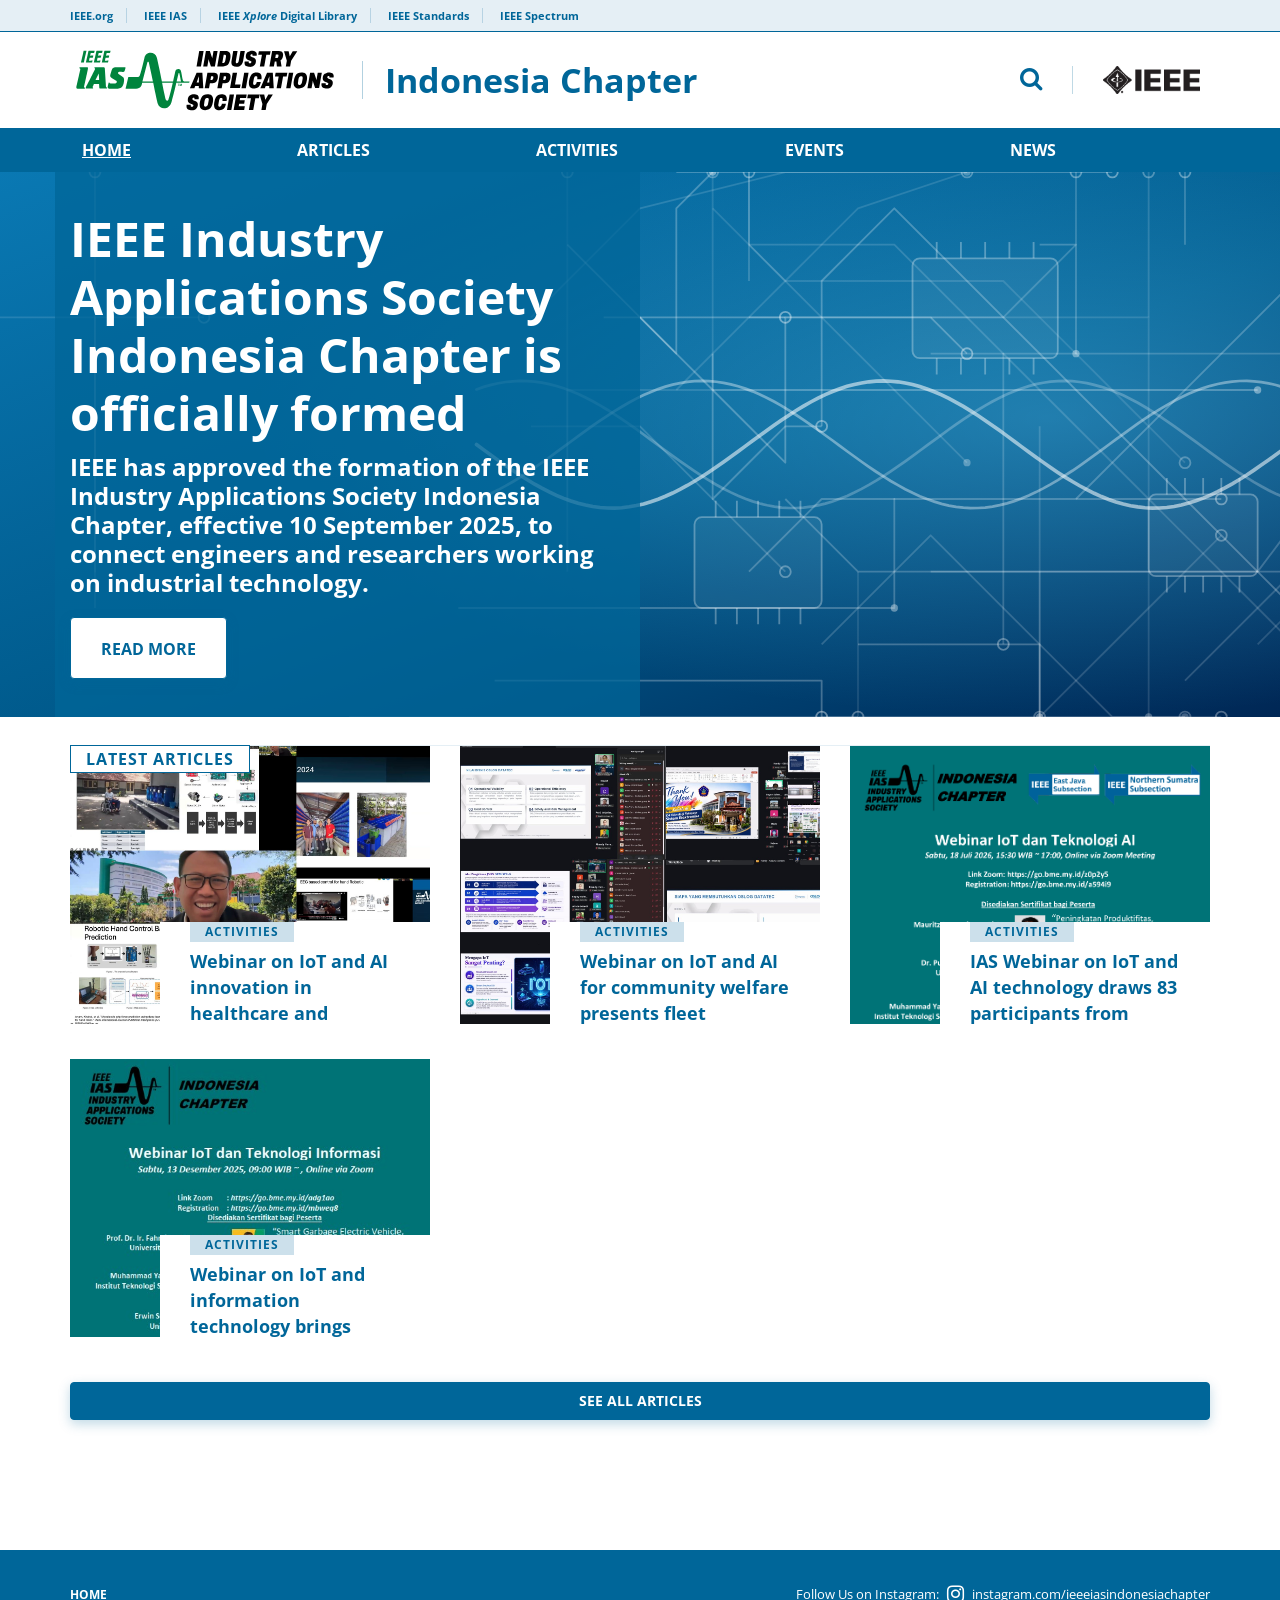
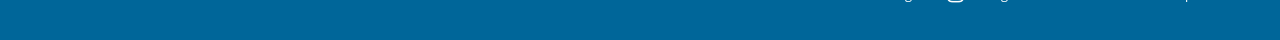
==== index.html @ d9280b13 "Website content" ====
<!DOCTYPE html>
<html lang="en">
<head>
    <meta charset="utf-8">
    <meta name="viewport" content="width=device-width, initial-scale=1">
    <title>IEEE IAS Indonesia Chapter</title>
    <link rel="icon" href="/images/favicon.png">
    <link rel="stylesheet" href="https://fonts.googleapis.com/css?family=Open+Sans+Condensed:300,700|Open+Sans:400,700">
    <link rel="stylesheet" href="/css/libs/bootstrap.min.css">
    <link rel="stylesheet" href="/css/libs/font-awesome.min.css">
    <link rel="stylesheet" href="/css/styles.css">
    <link rel="stylesheet" href="/css/app.css">
</head>
<body class="home">
<div id="page" class="site">
    <a class="skip-link screen-reader-text" href="#content">Skip to content</a>

    <header id="header" class="site-header" role="banner">
        <div id="meta-nav" class="hidden-xs">
            <div class="container">
                <div class="row">
                    <div class="col-xs-12">
                        <ul id="meta">
                            <li><a href="https://www.ieee.org/" target="_blank" rel="noopener">IEEE.org</a></li>
                            <li><a href="https://www.ieee-ias.org/" target="_blank" rel="noopener">IEEE IAS</a></li>
                            <li><a href="https://ieeexplore.ieee.org/" target="_blank" rel="noopener">IEEE <em>Xplore</em> Digital Library</a></li>
                            <li><a href="https://standards.ieee.org/" target="_blank" rel="noopener">IEEE Standards</a></li>
                            <li><a href="https://spectrum.ieee.org/" target="_blank" rel="noopener">IEEE Spectrum</a></li>
                        </ul>
                    </div>
                </div>
            </div>
        </div>
        <div class="container">
            <div class="row" id="logo-search">
                <div id="mobile-menu" class="col-sm-2 col-xs-2 visible-sm visible-xs">
                    <button type="button"><i class="fa fa-bars" aria-hidden="true"></i> <span>MENU</span></button>
                </div>
                <div class="col-lg-7 col-md-7 col-sm-8 col-xs-8" id="logo">
                    <a href="/" class="site-logo" title="IEEE IAS Indonesia Chapter">
                        <img src="/images/ieee-ias-logo.svg" alt="IEEE Industry Applications Society" width="270" height="75">
                        <h1>Indonesia Chapter</h1>
                    </a>
                </div>
                <div class="col-lg-5 col-md-5 col-sm-5 col-xs-12 text-right hidden-sm hidden-xs" id="search">
                    <div class="row search-block">
                        <div class="col-lg-8 col-md-8 col-sm-8 col-xs-12 search-form-block">
                            <form role="search" method="get" class="search-form" action="/articles">
    <div class="form-group">
        <label for="search-form" class="screen-reader-text">Search</label>
        <input type="search" id="search-form" class="search-field form-control" placeholder="Search IEEE IAS Indonesia Chapter" value="" name="q" maxlength="100">
    </div>
    <button type="submit" class="btn btn-default" aria-label="Search"><i class="fa fa-search" aria-hidden="true"></i></button>
</form>
                            <button type="button" id="toggle-search" class="hidden-sm hidden-xs" aria-label="Search"><i class="fa fa-search" aria-hidden="true"></i></button>
                        </div>
                        <div class="col-lg-4 col-md-4 col-sm-4 col-xs-12 logo-ieee-block">
                            <a href="https://www.ieee.org/" target="_blank" rel="noopener" id="logo-ieee"><img src="/images/logo-ieee.png" alt="IEEE"></a>
                        </div>
                    </div>
                </div>
                <div id="mobile-search" class="col-sm-2 col-xs-2 visible-sm visible-xs text-right">
                    <button type="button" class="toggle-search"><span>SEARCH</span> <i class="fa fa-search" aria-hidden="true"></i></button>
                </div>
            </div>
        </div>

        <div id="main-nav" class="hidden-sm hidden-xs">
            <div class="container">
                <div class="row">
                    <div class="col-xs-12" role="navigation">
                        <button type="button" class="close-menu visible-sm visible-xs" aria-label="Close menu"><i class="fa fa-times" aria-hidden="true"></i></button>
                        <ul id="nav">
<li class="current-menu-item"><a href="/">Home</a></li>
<li class=""><a href="/articles">Articles</a></li>
<li class=""><a href="/articles?category=activities">Activities</a></li>
<li class=""><a href="/articles?category=events">Events</a></li>
<li class=""><a href="/articles?category=news">News</a></li>
</ul>
                        <a href="https://www.ieee.org/" target="_blank" rel="noopener" class="ieee-logo visible-sm visible-xs"><img src="/images/logo-ieee.png" alt="IEEE"></a>
                    </div>
                </div>
            </div>
        </div>
    </header>

    <div id="content" class="site-content">
<div class="container-fluid full-width">
            <div class="slideshow-container">
                <div class="slideshow">
                    <div class="slide white no-image">
                        <div class="container">
                            <div class="row">
                                <div class="col-lg-6 col-md-6 col-sm-12 content overlay">
                                    <div class="inner-content">
                                        <h1>IEEE Industry Applications Society Indonesia Chapter is officially formed</h1>
                                        <h2>IEEE has approved the formation of the IEEE Industry Applications Society Indonesia Chapter, effective 10 September 2025, to connect engineers and researchers working on industrial technology.</h2>
                                        <a class="btn btn-primary" href="/articles/ieee-industry-applications-society-indonesia-chapter-is-officially-formed">Read more</a>
                                    </div>
                                </div>
                                <div class="col-lg-6 col-md-6 col-sm-12"></div>
                            </div>
                        </div>
                    </div>
                </div>
            </div>
        </div>
    <div class="container home-articles">
        <div class="posts">
            <h3 class="boxed tiled"><span>Latest Articles</span></h3>
            <ul class="tiled row tiled-3">
<li class="col-lg-4 col-md-4 col-sm-6 col-xs-12" data-category="activities" data-title="webinar on iot and ai innovation in healthcare and aquaculture draws 70 participants">
    <div class="featured-image "  style="background-image: url('/storage/articles/body/oU8Y1L9K1sLsmGsKfRhuaqbbG3AzPofhyRV7le2p.jpg');" >
        <div class="title">
            <ul class="tags"><li><a href="/articles?category=activities">Activities</a></li></ul>
            <h4><a href="/articles/webinar-on-iot-and-ai-innovation-in-healthcare-and-aquaculture-draws-70-participants">Webinar on IoT and AI innovation in healthcare and aquaculture draws 70 participants</a></h4>
        </div>
    </div>
</li>
<li class="col-lg-4 col-md-4 col-sm-6 col-xs-12" data-category="activities" data-title="webinar on iot and ai for community welfare presents fleet management, rural energy and iot training">
    <div class="featured-image "  style="background-image: url('/storage/articles/body/t5Ai8j1ZfBZRXzlHwMdnBaN03EfQEJKWQwNqPQLS.jpg');" >
        <div class="title">
            <ul class="tags"><li><a href="/articles?category=activities">Activities</a></li></ul>
            <h4><a href="/articles/webinar-on-iot-and-ai-for-community-welfare-presents-fleet-management-rural-energy-and-iot-training">Webinar on IoT and AI for community welfare presents fleet management, rural energy and IoT training</a></h4>
        </div>
    </div>
</li>
<li class="col-lg-4 col-md-4 col-sm-6 col-xs-12" data-category="activities" data-title="ias webinar on iot and ai technology draws  83 participants from accross the country">
    <div class="featured-image "  style="background-image: url('/storage/articles/8z7F8WI3GtOcHldXbLeb7r6RXYXLk5loQPeNvYOB.png');" >
        <div class="title">
            <ul class="tags"><li><a href="/articles?category=activities">Activities</a></li></ul>
            <h4><a href="/articles/ias-webinar-on-iot-and-ai-technology-draws-83-participants-from-accross-the-country">IAS Webinar on IoT and AI technology draws  83 participants from accross the country</a></h4>
        </div>
    </div>
</li>
<li class="col-lg-4 col-md-4 col-sm-6 col-xs-12" data-category="activities" data-title="webinar on iot and information technology brings together four speakers and student participants">
    <div class="featured-image "  style="background-image: url('/storage/articles/nG9HdYK6CgyC2xSdtb9CD3LmGcfbxZjiJRNbCG1Q.jpg');" >
        <div class="title">
            <ul class="tags"><li><a href="/articles?category=activities">Activities</a></li></ul>
            <h4><a href="/articles/webinar-on-iot-and-information-technology-brings-together-four-speakers-and-student-participants">Webinar on IoT and information technology brings together four speakers and student participants</a></h4>
        </div>
    </div>
</li>
            </ul>
        </div>
        <a href="/articles" class="btn btn-primary btn-block more">See All Articles</a>
    </div>
    </div>

    <footer id="colophon" class="site-footer">
        <div class="container">
            <div class="row">
                <div class="col-xs-12 footer-bar">
                    <ul id="menu-footer-navigation" class="menu">
                        <li><a href="/">Home</a></li>
                                                                        </ul>
                    <div id="social-links">
                        <a href="https://www.instagram.com/ieeeiasindonesiachapter" target="_blank" rel="noopener"><span>Follow Us on Instagram:</span><i class="fa fa-instagram" aria-hidden="true"></i><span>instagram.com/ieeeiasindonesiachapter</span></a>
                    </div>
                </div>
            </div>
        </div>
    </footer>
</div>
<script src="/js/site.js"></script>
</body>
</html>
---- css/styles.css ----
html{height:auto}body{-webkit-font-smoothing:antialiased;-moz-osx-font-smoothing:grayscale;font-family:'Open Sans',sans-serif}.container-fluid.full-width{padding-left:0;padding-right:0;overflow:hidden}:focus{outline:0!important}#page h1,#page h2,#page h3,#page h4,#page h5,#page h6{margin:0;padding:0;font-weight:400}#page h1{font-family:'Open Sans Condensed',sans-serif;font-weight:700;font-size:48px;line-height:58px;margin-bottom:10px}#page h2{font-size:24px;line-height:29px;margin-bottom:15px;font-weight:700}#page h3{font-size:20px;line-height:24px;font-weight:700}#page h3.boxed{border-top:1px solid rgba(0,102,153,.1)!important}#page h3.boxed span{border:1px solid #069;font-size:16px;line-height:26px;height:28px;margin:0;padding:0 15px;text-transform:uppercase;display:inline-block;color:#069!important;letter-spacing:1px;position:relative;top:-1px;font-family:'Open Sans Condensed',sans-serif;font-weight:700;background:#fff!important}#page h4{font-family:'Open Sans Condensed',sans-serif;font-weight:700;font-size:18px;line-height:20px;margin-bottom:6px}#page h5{font-size:16px;line-height:24px;margin-bottom:6px}#page p{font-size:18px;line-height:30px;padding-bottom:20px}#page ol li,#page ul li{font-size:18px;line-height:30px;padding-bottom:5px}#page a,#page a:active,#page a:hover,#page a:visited{color:#069!important}#page .small,#page .small p{font-size:14px;line-height:17px}#page .primary{color:#069}#page .vc_separator .vc_sep_holder,#page hr{margin:30px 0 50px}#breadcrumbs{margin-top:50px;margin-bottom:10px}#breadcrumbs a,#breadcrumbs span{margin:0 12px;font-size:10px;line-height:12px;text-transform:uppercase}#breadcrumbs a:first-child,#breadcrumbs span:first-child{margin-left:0}#page .vc_icon_element.vc_icon_element-outer .vc_icon_element-inner{height:auto;width:auto;border:0}#page .vc_icon_element-icon{color:#069!important}#page .vc_icon_element,#page .wpb_button,#page .wpb_content_element,#page ul.wpb_thumbnails-fluid>li{margin:0}#page .btn{text-shadow:none!important;box-shadow:none!important;background:0 0!important;height:38px;font-size:14px;line-height:36px;font-family:'Open Sans Condensed',sans-serif;font-weight:700;text-align:center;padding:0 20px;text-transform:uppercase;border-radius:4px}#page .btn.btn-lg{padding:0 30px}#page .btn:active,#page .btn:blur,#page .btn:focus,#page .btn:hover{text-shadow:none;box-shadow:none;background:0 0}#page .btn.btn-primary{color:#fff!important;border:1px solid #069!important;background:#069!important;box-shadow:0 4px 12px 0 rgba(0,102,153,.25)!important}#page .btn.btn-secondary{color:#069!important;border:1px solid #069!important;background:0 0;background-color:#fff!important}#page .btn.btn-yellow{color:#000!important;border:1px solid #d54308!important;background:#fc3!important;box-shadow:0 4px 12px 0 rgba(255,204,51,.25)!important}#page .btn.btn-green{color:#fff!important;border:1px solid #00803d!important;background:#5a9641;box-shadow:0 4px 12px 0 rgba(90,150,65,.25)!important}#page .form-group label{font-size:10px;line-height:20px;text-transform:uppercase;font-weight:700}#page .form-control{height:38px;border:1px solid #000;border-radius:4px;box-shadow:inset 0 3px 0 0 rgba(0,102,153,.2);font-size:12px;line-height:38px}#page .form-control:active,#page .form-control:focus{border:1px solid #069}#page .form-control.wpcf7-not-valid{border:1px solid #922842}#page .checkbox input[type=checkbox],#page .checkbox-inline input[type=checkbox],#page .radio input[type=radio],#page .radio-inline input[type=radio]{top:-2px}#page span.wpcf7-list-item{margin:0}#page div.wpcf7-response-output{margin:5px 0 0}#page .wpcf7-not-valid-tip{color:#922842;font-size:10px}#page .wpcf7-validation-errors{background:#fc3;border-color:#fc3;border-radius:4px}#page .wpcf7-mail-sent-ng{background:#922842;border-color:#922842;border-radius:4px}body.search #page h1.page-title{margin-top:30px}body.category #page .gradient,body.search #page .gradient,body.tag #page .gradient{padding:0 30px;background:linear-gradient(180deg,rgba(255,255,255,0) 0,rgba(0,102,153,.02) 100%);border-bottom:1px solid rgba(0,102,153,.1);margin-top:30px}#page ul.vc_tta-tabs-list{width:100%;display:flex;flex-direction:row;flex-wrap:wrap;justify-content:space-between;margin-bottom:50px}#page ul.vc_tta-tabs-list li.vc_tta-tab{display:block;border-bottom:1px solid rgba(0,102,153,.2)!important;padding:0;font-size:14px;flex:0 1 auto;flex-grow:1;margin:0;text-align:center}#page ul.vc_tta-tabs-list li.vc_tta-tab a{background:0 0;border-radius:0;border:none;padding:10px 20px}#page ul.vc_tta-tabs-list li.vc_tta-tab.vc_active{border-bottom:1px solid #069!important}#page .vc_tta-panels{background:0 0!important;border:0!important}#page #no-top-space{margin-top:-50px}#page .entry-content.padding{margin-top:50px;margin-bottom:10px}#page .post .author{font-size:20px;line-height:28px}#page .post .date{font-size:10px;line-height:12px}#page .post .post-content{margin-top:60px}#page .sidebar{font-size:14px;line-height:20px}#page .sidebar h3{font-weight:700;font-size:18px;line-height:20px}#page .sidebar h4{margin-bottom:20px}#page .sidebar.sidebar-right{border-left:1px solid #fc3;padding-left:20px}#page .sidebar.sidebar-left{border-right:1px solid #fc3;padding-right:20px}#page .sidebar ol,#page .sidebar p,#page .sidebar ul{font-size:14px;line-height:20px;padding-bottom:5px}#page .gradient .vc_column-inner .wpb_wrapper{background:linear-gradient(180deg,rgba(255,255,255,0) 0,rgba(0,102,153,.02) 100%);padding:0 30px;margin:0 0 60px;border-bottom:1px solid rgba(0,102,153,.1)}#page .gradient .vc_column-inner .wpb_wrapper h3.boxed{margin:0 0 0 -30px;padding-right:30px}#page .gradient .vc_column-inner .wpb_wrapper .wpb_wrapper{background:0 0;margin:0;padding:0;border:none}#page .gradient .wpb_wrapper ul{list-style-type:none;margin:0;padding:0}#page .gradient .wpb_wrapper ul li{background:linear-gradient(180deg,rgba(255,255,255,0) 0,rgba(0,102,153,.02) 100%);padding:20px 30px;border-bottom:1px solid rgba(0,102,153,.1);color:#069;font-size:16px;line-height:24px}#page .gradient .wpb_wrapper ul li a{color:#069}#page .social-share{margin-top:150px}#page .social-share h4{text-transform:uppercase;font-size:10px;line-height:11px;color:#000;text-align:right}#page .social-share a{background-color:#fff;box-shadow:0 4px 12px 0 rgba(0,102,153,.1);display:block;height:70px;font-size:30px;line-height:70px;text-align:center}#page .subnav ul{margin:0;padding:0;list-style-type:none}#page .subnav ul li{background:linear-gradient(180deg,rgba(255,255,255,0) 0,rgba(0,102,153,.02) 100%);padding:10px 30px;border-bottom:1px solid rgba(0,102,153,.1);font-size:12px;line-height:24px}#page .border-top{border-top:1px solid rgba(0,102,153,.2)}#page .border-bottom{border-bottom:1px solid rgba(0,102,153,.2)}#page .border-left{border-left:1px solid rgba(0,102,153,.2)}#page .border-right{border-right:1px solid rgba(0,102,153,.2)}#page .slideshow-container{position:relative}#page .slideshow-container .buttons{display:none;position:absolute;bottom:28px;left:30px}#page .slideshow-container .buttons button{background:0;border:0;color:#fff;margin-right:25px;font-size:16px;padding:0!important}#page .slideshow-container .buttons button .fa{color:#fff}#page .slideshow-container .buttons button.active{opacity:.5}#page .slideshow .next-slide,#page .slideshow .prev-slide{font-size:50px;color:rgba(255,255,255,.5);position:absolute;top:45%;transform:translate(0,-40%);cursor:pointer;z-index:1}#page .slideshow .prev-slide{left:22px}#page .slideshow .next-slide{right:26px}#page .slideshow ul.slick-dots{position:absolute;bottom:20px;left:68px}#page .slideshow ul.slick-dots li{position:relative;display:inline-block;width:18px;height:18px;margin:0 20px 0 0;padding:0;cursor:pointer}#page .slideshow ul.slick-dots li button{font-size:0;line-height:0;display:block;width:18px;height:18px;cursor:pointer;color:transparent;outline:0;background:0 0;border-radius:50%;border:2px solid #fff}#page .slideshow ul.slick-dots li button:before{font-family:slick;font-size:6px;line-height:18px;position:absolute;top:0;left:0;content:'';text-align:center;color:#000;-webkit-font-smoothing:antialiased;-moz-osx-font-smoothing:grayscale;border-radius:50%}#page .slideshow ul.slick-dots li.slick-active button:before{opacity:1;background:#fff;width:18px;height:18px;top:0;left:0}#page .slideshow .slide{background-size:cover;background-position:center center}#page .slideshow .slide.white{color:#fff}#page .slideshow .slide.white .content.overlay{background-color:rgba(0,102,153,.75)}#page .slideshow .slide .content{padding:0 15px;display:table;height:545px}#page .slideshow .slide .content .inner-content{display:table-cell;vertical-align:middle}#page .slideshow .slide .content.overlay{background-color:rgba(255,255,255,.75)}#page .slideshow .slide .content .btn{height:62px;line-height:62px;font-size:16px;padding-left:30px;padding-right:30px;background-color:#fff!important;color:#069!important;margin-top:5px}#page .posts{position:relative}#page .posts h3.boxed.tiled{border-top:0;position:relative;top:28px;z-index:1}#page .posts .btn.more{margin-top:30px}#page .posts ul{padding:0;list-style-type:none}#page .posts ul.simple li{font-size:18px;line-height:26px;font-weight:500;color:#069;padding:25px 30px;background:linear-gradient(180deg,rgba(255,255,255,0) 0,rgba(0,102,153,.02) 100%);border-bottom:1px solid rgba(0,102,153,.1);position:relative}#page .posts ul.simple li a{color:#069;display:block;font-weight:700}#page .posts ul.simple li .date{font-size:10px;line-height:11px;color:#000}#page .posts ul.simple li span.category{position:absolute;right:30px;top:40%;font-size:9px;color:#000!important}#page .posts ul.simple li span.category a{font-size:9px;color:#000!important;text-transform:uppercase;display:inline-block}#page .posts ul.simple li .excerpt{color:#000;font-size:14px;line-height:22px}#page .posts ul.tiled li div.featured-image{height:278px;background-size:cover;position:relative;overflow:hidden}#page .posts ul.tiled li div.featured-image ul.tags{position:absolute;top:-10px;left:30px;height:30px;overflow:hidden}#page .posts ul.tiled li div.featured-image ul.tags li{display:inline-block}#page .posts ul.tiled li div.featured-image ul.tags li a{font-size:12px;line-height:20px;height:20px;margin-right:5px;padding:0 15px;text-transform:uppercase;display:inline-block;color:#069;letter-spacing:1px;position:relative;top:2px;background:rgba(0,102,153,.2);font-family:'Open Sans Condensed',sans-serif;font-weight:700}#page .posts ul.tiled li div.featured-image .title{position:absolute;bottom:0;right:0;background:#fff;height:102px;width:75%}#page .posts ul.tiled li div.featured-image .title h4{position:relative;top:26px;padding:0 30px;line-height:26px}#page .posts ul.tiled.tiled-2 li{margin-bottom:30px}#page .promoted{position:relative;display:table}#page .promoted.overlay{background-color:rgba(0,102,153,.8)}#page .promoted.overlay img{opacity:.5}#page .promoted h3{position:absolute;top:0;z-index:1}#page .promoted .promoted-content{display:table-cell;vertical-align:middle}#page .promoted h5.title{color:#fff;font-size:36px;line-height:44px;position:absolute;top:35%;padding:0 15%;z-index:1}#page .promoted img{position:relative;top:0;left:0;z-index:0}#page .recent-events h3{margin-bottom:30px}#page .recent-events ul.events li{font-size:16px;line-height:24px;background:linear-gradient(180deg,rgba(255,255,255,0) 0,rgba(0,102,153,.02) 100%);border-bottom:1px solid rgba(0,102,153,.1);margin-bottom:20px;padding-bottom:30px}#page .recent-events ul.events li i{font-size:12px;color:#069}#page .recent-events ul.events li a{font-weight:700;margin-bottom:15px}#page .recent-events ul.events li .date-loc{margin-bottom:20px;font-size:14px;line-height:20px}#page .recent-events ul.events li .date-loc .dates,#page .recent-events ul.events li .date-loc .name{font-weight:700}#page .recent-events ul.events li.double,#page .recent-events ul.events li.triple{height:200px}#page #tribe-bar-form .tribe-bar-submit input[type=submit]{text-shadow:none!important;height:38px!important;font-size:14px!important;line-height:36px!important;text-align:center!important;padding-top:0!important;padding-bottom:0!important;text-transform:uppercase!important;border-radius:4px!important;color:#069!important;border:1px solid #069!important;background:linear-gradient(180deg,rgba(0,102,153,0) 0,rgba(0,102,153,.1) 100%)!important;box-shadow:0 4px 12px 0 rgba(0,102,153,.25)!important}#page #tribe-events-footer{border:0}#page .tribe-events-list .type-tribe_events{margin:0;font-size:18px;line-height:26px;font-weight:500;padding:25px 30px;background:linear-gradient(180deg,rgba(255,255,255,0) 0,rgba(0,102,153,.02) 100%);border-bottom:1px solid rgba(0,102,153,.1);position:relative}#page .tribe-events-list .type-tribe_events .tribe-events-venue-details{color:#000!important}#page .tribe-events-list .tribe-events-venue-details{margin:0}#page .tribe-events-button{width:220px;height:62px;font-size:16px;line-height:62px;text-align:center;padding:0}#page .tribe-events-button.tribe-events-gcal{color:#000!important;border:1px solid #d54308!important;background:#fc3!important;box-shadow:0 4px 12px 0 rgba(255,204,51,.25)!important}#page .tribe-events-button.tribe-events-ical{color:#fff!important;border:1px solid #069!important;background:#069!important;box-shadow:0 4px 12px 0 rgba(0,102,153,.25)!important}#page .tribe-events-content{font-size:18px;line-height:30px}#page .tribe-events-content ul{margin-bottom:30px}#page .tribe-events-meta-group-details dl{columns:3}#page .tribe-events-venue-map{border:0;margin:-28px 0 0;border-radius:0;background:0 0}#page .tribe-events-meta-group i{margin-top:20px}#page .tribe-events-meta-group-gmap{margin-top:50px}#page .wpb_single_image .vc_figure-caption{font-size:10px;line-height:12px;font-weight:500;margin-top:10px}.ieee-vc .checkbox,.ieee-vc .vc_link,.ieee-vc h4 i,.ieee-vc.wpb_ieee_button [name=type],.ieee-vc.wpb_ieee_heading .class,.ieee-vc.wpb_ieee_heading .heading,.ieee-vc.wpb_ieee_heading .type,.ieee-vc.wpb_ieee_posts .layout,.ieee-vc.wpb_ieee_posts .order,.ieee-vc.wpb_ieee_posts .post_type,.ieee-vc.wpb_ieee_posts .posts_per_page,.ieee-vc.wpb_ieee_promoted .background,.ieee-vc.wpb_ieee_promoted .dropdown,.ieee-vc.wpb_ieee_promoted .image,.ieee-vc.wpb_ieee_slideshow .background,.ieee-vc.wpb_ieee_slideshow .dropdown,.ieee-vc.wpb_ieee_slideshow .textfield{display:none}header#header #meta-nav{height:32px;background-color:rgba(0,102,153,.1);box-shadow:inset 0 -1px 0 0 #069;overflow:hidden}header#header #meta-nav ul{margin:0;padding:0;list-style-type:none}header#header #meta-nav ul li{font-size:11px;font-weight:700;line-height:32px;display:inline-block}header#header #meta-nav ul li a{color:#069;border-right:1px solid rgba(0,102,153,.2);padding:0 13px}header#header #meta-nav ul li:first-child a{padding-left:0}header#header #meta-nav ul li:last-child a{padding-right:0;border-right:0}header#header #logo-search{height:96px}header#header #logo-search #logo{display:table;height:96px}header#header #logo-search #logo a{display:table-cell;height:96px;vertical-align:middle}header#header #logo-search #logo a img{float:left;margin-right:10px;padding:10px 0}header#header #logo-search #logo a h1{font-size:38px;line-height:38px}header#header #logo-search #logo a h1.sm{font-size:22px}header#header #logo-search #logo a h1.with-img{margin-top:20px}header#header #logo-search #search{display:table;height:96px}header#header #logo-search #search .row.search-block{display:table-cell;vertical-align:middle;position:relative;top:20px}header#header #logo-search #search .row.search-block button#toggle-search{background:0 0;border:0;padding:0}header#header #logo-search #search .row.search-block i{font-size:24px;color:#069}header#header #logo-search #search form.search-form{display:none;position:absolute;top:-6px;right:2px;width:100%}header#header #logo-search #search form.search-form .btn{position:absolute;top:2px;right:-7px;border:0;background:0;box-shadow:none}header#header #logo-search #search form.search-form .btn i{font-size:24px;color:#069}header#header #logo-search #search a#logo-ieee img{border-left:1px solid rgba(0,102,153,.25);padding-left:30px;width:128px}header#header #main-nav{background-color:#069}header#header #main-nav ul{width:100%;display:flex;flex-direction:row;flex-wrap:wrap;align-items:center;list-style-type:none;margin:0;padding:0}header#header #main-nav ul li{display:block;flex:0 1 auto;flex-grow:1;font-family:'Open Sans Condensed',sans-serif;font-weight:700;font-size:16px;line-height:16px;padding:14px 0;max-width:300px;vertical-align:middle;text-transform:uppercase;position:relative}header#header #main-nav ul li a{color:#fff!important;padding-left:12px;padding-right:12px;display:inline-block}header#header #main-nav ul li.current-menu-item a,header#header #main-nav ul li.current_page_ancestor a{text-decoration:underline}header#header #main-nav ul li:hover ul.sub-menu{display:block}header#header #main-nav ul li ul.sub-menu{background-color:#069;position:absolute;top:44px;left:0;z-index:9999;width:300px;height:auto;display:none}header#header #main-nav ul li ul.sub-menu li{flex:none;flex-grow:0}header#header #main-nav ul li ul.sub-menu li.current_page_item a{text-decoration:underline}header#header #main-nav ul li ul.sub-menu li a{display:block;padding-left:28px;background-color:#069;text-decoration:none}header#header #main-nav.white{background:#fff}header#header #main-nav.white ul li.current-menu-item a{background:rgba(0,102,153,.1)}.tmm .tmm_4_columns .tmm_member{width:20%!important}.tmm .tmm_member{margin:20px!important}.tmm .tmm_member .tmm_photo{margin-top:20px!important}@media only screen and (max-width:40em){.tmm .tmm_4_columns .tmm_member{width:96%!important}.tmm .tmm_member{margin:0 0 20px!important}}@media only screen and (max-width:64.063em){.tmm .tmm_4_columns .tmm_member{width:40%!important;margin:0 15px 15px!important}}footer#colophon{background-color:#069;padding:58px 0 20px;margin-top:90px;color:#fff;font-size:12px;line-height:22px}footer#colophon p{font-size:12px;line-height:22px}footer#colophon a,footer#colophon a:active,footer#colophon a:focus,footer#colophon a:hover{color:#fff!important}footer#colophon #join-btn-footer{margin-bottom:10px}footer#colophon #join-btn-footer .btn{background-color:#fff!important;color:#069!important;width:auto;min-width:100px;height:auto;margin:0 auto}footer#colophon ul#menu-footer-navigation{margin:0 0 44px;padding:0;list-style-type:none}footer#colophon ul#menu-footer-navigation li{font-family:'Open Sans Condensed',sans-serif;font-weight:700;font-size:12px;line-height:15px;display:inline-block;padding-bottom:0!important;text-transform:uppercase}footer#colophon ul#menu-footer-navigation li a{color:#fff!important;padding:0 16px;border-right:1px solid #fff}footer#colophon ul#menu-footer-navigation li:first-child a{padding-left:0}footer#colophon ul#menu-footer-navigation li:last-child a{padding-right:0;border-right:0}footer#colophon #social-links a{margin-left:22px;display:inline-block;width:20px;height:20px}footer#colophon #social-links a i{font-size:20px;color:#fff}footer#colophon #social-links a:hover i{color:#333}footer#colophon #social-links a.ico-collabratec{background:url(../images/ft-ct-logo.png) no-repeat;position:relative;top:5px}footer#colophon #social-links a.ico-collabratec:hover{background-position:-27px 0}#top-link-block.affix-top{position:absolute;bottom:-82px;left:10px;z-index:99999}#top-link-block.affix{position:fixed;bottom:30px;left:10px;z-index:99999}@media only screen and (max-width:1199px){header#header #logo-search #logo a h1{font-size:38px;line-height:38px}}@media only screen and (max-width:991px){body{overflow-x:hidden}header#header #meta-nav{display:none}header#header #logo-search{height:64px;box-shadow:0 1px 0 0 #069;display:block}header#header #logo-search #logo{text-align:center}header#header #logo-search #logo a{height:auto;display:block}header#header #logo-search #logo a img{display:inline-block;max-width:70px}header#header #logo-search #logo a h1{margin-bottom:0;font-size:20px;line-height:20px}header#header #logo-search #search{display:none;width:100%;position:fixed!important;top:6px!important;right:0!important;z-index:9}header#header #logo-search #search .search-block{display:block!important}header#header #logo-search #search .search-form-block{width:100%!important}header#header #logo-search #search form.search-form{display:block!important;width:100%!important;right:0!important}header#header #logo-search #search form.search-form #search-form{height:64px;border-radius:0;border-right:0;border-left:0;box-shadow:0 6px 18px 0 rgba(0,102,153,.2),0 1px 0 0 #069}header#header #logo-search #search form.search-form .btn{top:18px!important}header#header #logo-search #search .logo-ieee-block{display:none!important}header#header #logo-search #mobile-menu{margin-top:20px;color:#069}header#header #logo-search #mobile-menu button{border:0;background:0;font-size:9px;line-height:10px;padding:0;margin:0}header#header #logo-search #mobile-menu button i{font-size:25px;margin:0 3px 0 0}header#header #logo-search #mobile-menu button span{position:relative;top:-5px}header#header #logo-search #mobile-search{margin-top:18px;color:#069}header#header #logo-search #mobile-search button{border:0;background:0;padding:0;margin:3px 0 0;font-size:9px;line-height:10px;position:relative;right:-2px}header#header #logo-search #mobile-search button i{font-size:24px;margin:0 0 0 3px}header#header #logo-search #mobile-search button span{position:relative;top:-5px}header#header #main-nav{background:#fff!important;position:absolute;top:0;left:0;width:100vw;height:200vh;z-index:99;overflow:hidden}header#header #main-nav .container{width:100vw;padding:0}header#header #main-nav button.close-menu{border:0;background:0;font-size:9px;line-height:10px;padding:0;margin:18px 0 0 15px;cursor:pointer;outline:0}header#header #main-nav button.close-menu:active,header#header #main-nav button.close-menu:focus{position:relative;top:0;left:0}header#header #main-nav button.close-menu i{font-size:25px;margin:0 0 0 3px;color:#069}header#header #main-nav ul{width:100%;height:auto;list-style-type:none;margin:15px 0 25px;padding:0;display:block;background:#fff;border-top:1px solid rgba(0,102,153,.2)}header#header #main-nav ul li{display:block;font-size:14px;line-height:17px;padding:27px 30px;text-transform:uppercase;background:#fff;border-bottom:1px solid rgba(0,102,153,.2)}header#header #main-nav ul li:before{font-family:FontAwesome;content:"\f078";color:#069;right:30px;position:absolute}header#header #main-nav ul li:hover:before{content:"\f077"}header#header #main-nav ul li a{color:#069!important;height:auto}header#header #main-nav ul li ul.sub-menu{width:100vw;position:relative;top:27px;left:-30px;margin:0}header#header #main-nav ul li ul.sub-menu li{padding-left:14px;background:#069;border-bottom:1px solid rgba(255,255,255,.2)}header#header #main-nav ul li ul.sub-menu li:before{content:''}header#header #main-nav ul li ul.sub-menu li.current_page_item,header#header #main-nav ul li ul.sub-menu li:hover{background:rgba(255,255,255,.1)}header#header #main-nav ul li ul.sub-menu li a{color:#fff!important;background:0 0!important}header#header #main-nav .ieee-logo{padding-left:30px}header#header #main-nav #social-links-mobile{border-top:1px solid rgba(0,102,153,.2);margin-top:27px;padding-top:17px;padding-left:30px;padding-right:30px}header#header #main-nav #social-links-mobile a{display:inline-block!important;width:20px;height:20px;margin-right:15px;margin-top:10px}header#header #main-nav #social-links-mobile a i{font-size:20px}header#header #main-nav #social-links-mobile a:hover i{color:#333}header#header #main-nav #social-links-mobile a.ico-collabratec{background:url(../images/ft-ct-logo.png) no-repeat;position:relative;top:5px}header#header #main-nav #social-links-mobile a.ico-collabratec:hover{background-position:-27px 0}footer#colophon #social-links{margin-top:30px;text-align:center}footer#colophon #social-links a{margin:0 12px}}@media only screen and (max-width:767px){header#header #logo-search #logo a h1.with-img{margin-top:12px}#page p,#page ul li{font-size:16px;line-height:26px}#page h1{font-size:24px;line-height:32px}#page h2{font-size:18px;line-height:22px}#page h3{font-size:16px;line-height:20px}#page .social-share{margin:30px 0}#page .slideshow .slide .content{height:300px}#page .slideshow .slide .content .inner-content{display:table-cell;vertical-align:middle}#page .slideshow .slide .content h1{font-size:24px;line-height:32px}#page .slideshow .slide .content h2{font-size:14px;line-height:20px}#page .slideshow .slide .content .btn{height:37px;line-height:37px;font-size:12px;padding-left:30px;padding-right:30px}#page .post .author{font-size:14px;line-height:20px}#page .post .date{font-size:10px;line-height:12px}#page .post .post-content{margin-top:30px}#page .posts ul.simple li{font-size:12px;line-height:18px}#page .posts ul.simple li a{width:80%}#page .posts ul.tiled li{margin-bottom:30px}#page .promoted{overflow:hidden;min-height:250px}#page .promoted h5.title{font-size:24px;line-height:32px}#page .promoted img{transform:scale(2)}#page .tribe-events-schedule .tribe-event-date-end{display:block}#breadcrumbs{margin-top:10px}footer#colophon ul#menu-footer-navigation{margin:0 0 20px;padding:0;list-style-type:none}footer#colophon ul#menu-footer-navigation li{font-family:'Open Sans Condensed',sans-serif;font-weight:700;font-size:12px;line-height:15px;display:block;padding-bottom:22px!important}footer#colophon ul#menu-footer-navigation li a{color:#fff;padding:0!important;border-right:0}}@media only screen and (max-width:520px){header#header #logo-search #logo a h1.with-img{font-size:16px;line-height:20px}}@media only screen and (max-width:500px){#page .tribe-events-meta-group-details dl{columns:1}#page #tribe-events-content dd{margin-bottom:10px}}@media only screen and (max-width:420px){header#header #logo-search #mobile-menu button span,header#header #logo-search #mobile-search button span{display:none}footer#colophon #social-links a{margin:0 5px}}.alignleft{margin:0 10px 10px 0}.alignright{margin:0 0 10px 10px}.aligncenter{text-align:center;display:block;margin:0 auto}img.alignleft{float:left}img.alignright{float:right}img.aligncenter{text-align:center;display:block;margin:0 auto}.ir{display:block;border:0;text-indent:-999em;overflow:hidden;background-color:transparent;background-repeat:no-repeat;text-align:left;direction:ltr;*line-height:0}.ir br{display:none}.hidden{display:none!important;visibility:hidden}.visuallyhidden{border:0;clip:rect(0 0 0 0);height:1px;margin:-1px;overflow:hidden;padding:0;position:absolute;width:1px}.visuallyhidden.focusable:active,.visuallyhidden.focusable:focus{clip:auto;height:auto;margin:0;overflow:visible;position:static;width:auto}.invisible{visibility:hidden}.clearfix:after,.clearfix:before{content:"";display:table}.clearfix:after{clear:both}.clearfix{*zoom:1}@media print{*{background:0 0!important;color:#000!important;box-shadow:none!important;text-shadow:none!important;filter:none!important;-ms-filter:none!important}a,a:visited{text-decoration:underline}.ir a:after,a[href^="javascript:"]:after,a[href^="#"]:after{content:""}blockquote,pre{border:1px solid #999;page-break-inside:avoid}thead{display:table-header-group}img,tr{page-break-inside:avoid}img{max-width:100%!important}@page{margin:.5cm}h2,h3,p{orphans:3;widows:3}h2,h3{page-break-after:avoid}#left-col,#meta-nav,header.header{display:none}#sub-container{border:none}article{width:900px}}
---- css/app.css ----
/* Additions on top of the copied theme stylesheet (styles.css). */

/* Cards and hero without an uploaded image use the default artwork */
.no-image {
    background: #005a8c url('../images/hero-default.svg') center / cover no-repeat;
}
.slide.no-image { background-size: cover; background-position: center; }
/* Vary the crop of the default artwork from card to card */
.posts ul.tiled li:nth-child(3n+1) .no-image { background-position: 15% 50%; }
.posts ul.tiled li:nth-child(3n+2) .no-image { background-position: 55% 50%; }
.posts ul.tiled li:nth-child(3n) .no-image { background-position: 90% 50%; }
.posts ul.tiled li { margin-bottom: 30px; }
.article-image { margin: 20px 0; }
.empty { padding: 40px 0; text-align: center; color: #666; }
.home-articles { padding-bottom: 40px; }

/* Flash message and footer logout button */
.alert { margin-top: 20px; }
form.logout-form { display: inline; margin: 0; }
form.logout-form button {
    background: none; border: 0; padding: 0; color: inherit; font: inherit; cursor: pointer;
}
form.logout-form button:hover { text-decoration: underline; }
form.inline-form { display: inline; }

/* Admin screens */
.admin { padding-bottom: 40px; }
.admin-toolbar { margin-bottom: 20px; }
.admin .table td { vertical-align: middle; }
.nowrap { white-space: nowrap; }
.admin label { font-weight: 700; }
/* The theme's "#page .btn" rule forces a transparent background, which leaves Bootstrap's white danger text invisible. */
#page .btn.btn-danger { color: #fff !important; background: #c9302c !important; border: 1px solid #ac2925 !important; }
#page .btn.btn-danger:hover, #page .btn.btn-danger:focus { background: #ac2925 !important; }

/* Images inside article bodies */
.post-content img { max-width: 100%; height: auto; }
.body-image { margin-bottom: 10px; }
.body-image img { max-height: 80px; margin-right: 10px; }

/* Text meant only for screen readers (from the theme's style.css, which is not copied over). */
.screen-reader-text {
    clip: rect(1px, 1px, 1px, 1px);
    position: absolute !important;
    white-space: nowrap;
    height: 1px;
    width: 1px;
    overflow: hidden;
}
.screen-reader-text:focus {
    background-color: #f1f1f1;
    border-radius: 3px;
    box-shadow: 0 0 2px 2px rgba(0, 0, 0, 0.6);
    clip: auto !important;
    color: #21759b;
    display: block;
    font-size: 0.875rem;
    font-weight: bold;
    height: auto;
    left: 5px;
    line-height: normal;
    padding: 15px 23px 14px;
    text-decoration: none;
    top: 5px;
    width: auto;
    z-index: 100000;
}

/* Header: keep the site title, search icon and IEEE logo on one centre line.
   The theme offsets the search block by 20px and gives the title a bottom margin,
   which was built around its taller header image. */
@media (min-width: 992px) {
    header#header #logo-search #logo h1 { margin-bottom: 0; }
    header#header #logo-search #search .row.search-block { top: 0; }
}
/* IEEE IAS logo followed by the chapter name.
   Logo guidelines: keep at least 85px wide on screen, keep clear space around it, use the colour SVG unaltered. */
header#header #logo-search #logo {
    display: flex;
    align-items: center;
}
header#header #logo-search #logo a.site-logo {
    display: flex;
    align-items: center;
    height: auto;
}
header#header #logo-search #logo a.site-logo img {
    float: none;
    padding: 0;
    margin: 0 22px 0 0;
    width: 270px;
    height: auto;
    max-width: none;
    flex: none;
}
header#header #logo-search #logo a.site-logo h1 {
    margin: 0;
    padding-left: 22px;
    border-left: 1px solid rgba(0, 102, 153, .3);
    font-size: 34px;
    line-height: 38px;
}
@media (max-width: 1199px) {
    header#header #logo-search #logo a.site-logo img { width: 225px; margin-right: 16px; }
    header#header #logo-search #logo a.site-logo h1 { padding-left: 16px; font-size: 26px; line-height: 30px; }
}
@media (max-width: 991px) {
    header#header #logo-search #logo {
        justify-content: center;
        height: 64px;
    }
    header#header #logo-search #logo a.site-logo { display: flex; }
    header#header #logo-search #logo a.site-logo img { width: 124px; margin-right: 10px; }
    header#header #logo-search #logo a.site-logo h1 { padding-left: 10px; font-size: 15px; line-height: 17px; }
}

/* Footer: links on the left, Instagram on the right, all on one centre line. */
footer#colophon { padding: 34px 0; }
footer#colophon .footer-bar {
    display: flex;
    align-items: center;
    justify-content: space-between;
    flex-wrap: wrap;
    gap: 12px 24px;
}
footer#colophon ul#menu-footer-navigation { margin: 0; }
footer#colophon #social-links { margin: 0; text-align: right; }
footer#colophon #social-links a {
    display: inline-flex;
    align-items: center;
    gap: 8px;
    width: auto;
    height: auto;
    margin: 0;
    font-size: 13px;
    line-height: 20px;
}
/* Icon and text react together: the theme's dark-grey icon hover is replaced by one shared effect. */
footer#colophon #social-links a { transition: opacity .15s; }
footer#colophon #social-links a i,
footer#colophon #social-links a:hover i { color: #fff; }
footer#colophon #social-links a:hover,
footer#colophon #social-links a:focus { opacity: .75; text-decoration: none; }

/* Narrow screens: "Follow Us on Instagram:" gets its own line above the icon and address. */
@media (max-width: 480px) {
    footer#colophon #social-links { text-align: left; }
    footer#colophon #social-links a { flex-wrap: wrap; row-gap: 6px; }
    footer#colophon #social-links a span:first-child { flex-basis: 100%; }
    footer#colophon #social-links a span:last-child { overflow-wrap: anywhere; }
}

/* Footer link colours in every state. The theme sets normal/hover/focus/active but not :visited,
   so its "#page a:visited" rule painted visited links the same blue as the footer background. */
footer#colophon a,
footer#colophon a:visited,
footer#colophon a:hover,
footer#colophon a:focus,
footer#colophon a:active,
footer#colophon #social-links a span,
footer#colophon #social-links a i { color: #fff !important; }

/* Home banner picture chosen in the manager */
.slide { background-size: cover; background-position: center; background-repeat: no-repeat; }
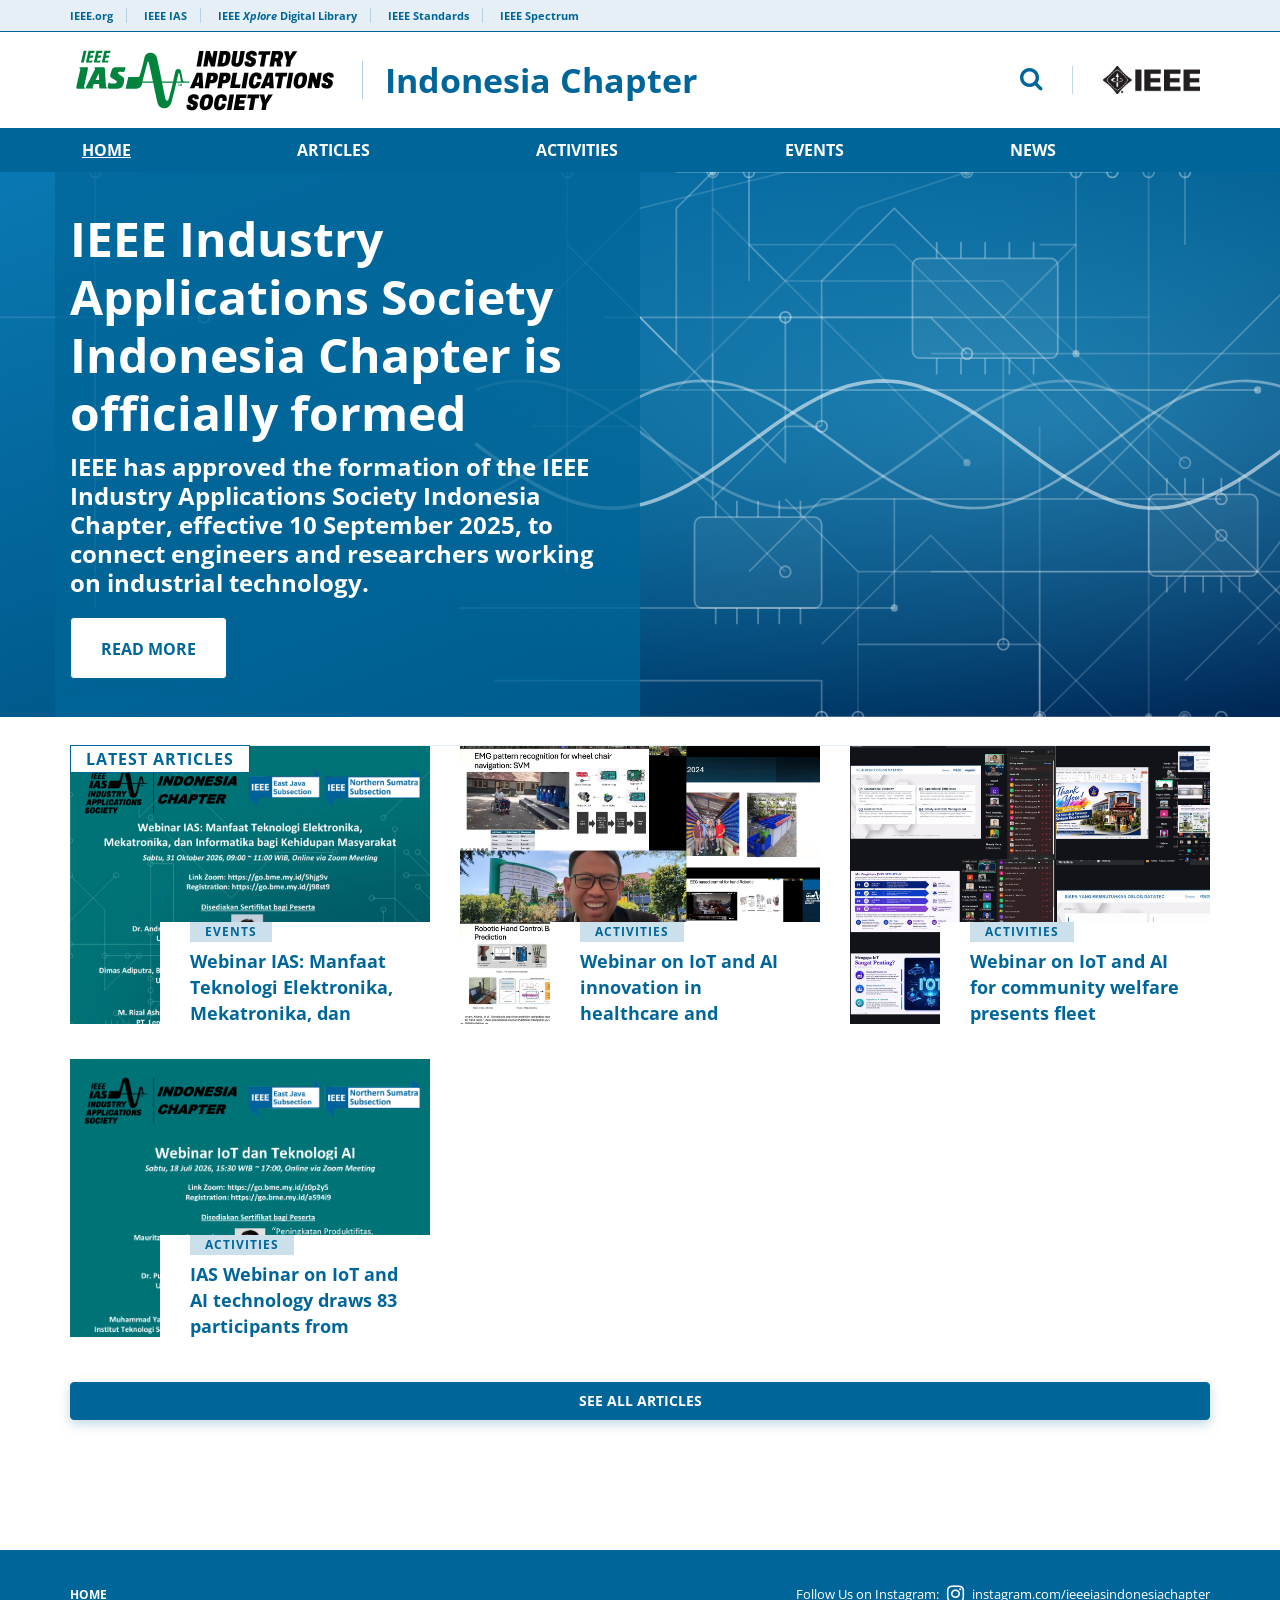
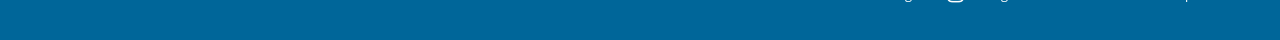
==== commit d62c039f: "Update website" ====
--- a/index.html
+++ b/index.html
@@ -109,6 +109,14 @@
         <div class="posts">
             <h3 class="boxed tiled"><span>Latest Articles</span></h3>
             <ul class="tiled row tiled-3">
+<li class="col-lg-4 col-md-4 col-sm-6 col-xs-12" data-category="events" data-title="webinar ias: manfaat teknologi elektronika, mekatronika, dan informatika bagi kehidupan masyarakat">
+    <div class="featured-image "  style="background-image: url('/storage/articles/3cc81bf6c3d24a2d.jpg');" >
+        <div class="title">
+            <ul class="tags"><li><a href="/articles?category=events">Events</a></li></ul>
+            <h4><a href="/articles/webinar-ias-manfaat-teknologi-elektronika-mekatronika-dan-informatika-bagi-kehidupan-masyarakat">Webinar IAS: Manfaat Teknologi Elektronika, Mekatronika, dan Informatika bagi Kehidupan Masyarakat</a></h4>
+        </div>
+    </div>
+</li>
 <li class="col-lg-4 col-md-4 col-sm-6 col-xs-12" data-category="activities" data-title="webinar on iot and ai innovation in healthcare and aquaculture draws 70 participants">
     <div class="featured-image "  style="background-image: url('/storage/articles/body/oU8Y1L9K1sLsmGsKfRhuaqbbG3AzPofhyRV7le2p.jpg');" >
         <div class="title">
@@ -130,14 +138,6 @@
         <div class="title">
             <ul class="tags"><li><a href="/articles?category=activities">Activities</a></li></ul>
             <h4><a href="/articles/ias-webinar-on-iot-and-ai-technology-draws-83-participants-from-accross-the-country">IAS Webinar on IoT and AI technology draws  83 participants from accross the country</a></h4>
-        </div>
-    </div>
-</li>
-<li class="col-lg-4 col-md-4 col-sm-6 col-xs-12" data-category="activities" data-title="webinar on iot and information technology brings together four speakers and student participants">
-    <div class="featured-image "  style="background-image: url('/storage/articles/nG9HdYK6CgyC2xSdtb9CD3LmGcfbxZjiJRNbCG1Q.jpg');" >
-        <div class="title">
-            <ul class="tags"><li><a href="/articles?category=activities">Activities</a></li></ul>
-            <h4><a href="/articles/webinar-on-iot-and-information-technology-brings-together-four-speakers-and-student-participants">Webinar on IoT and information technology brings together four speakers and student participants</a></h4>
         </div>
     </div>
 </li>
